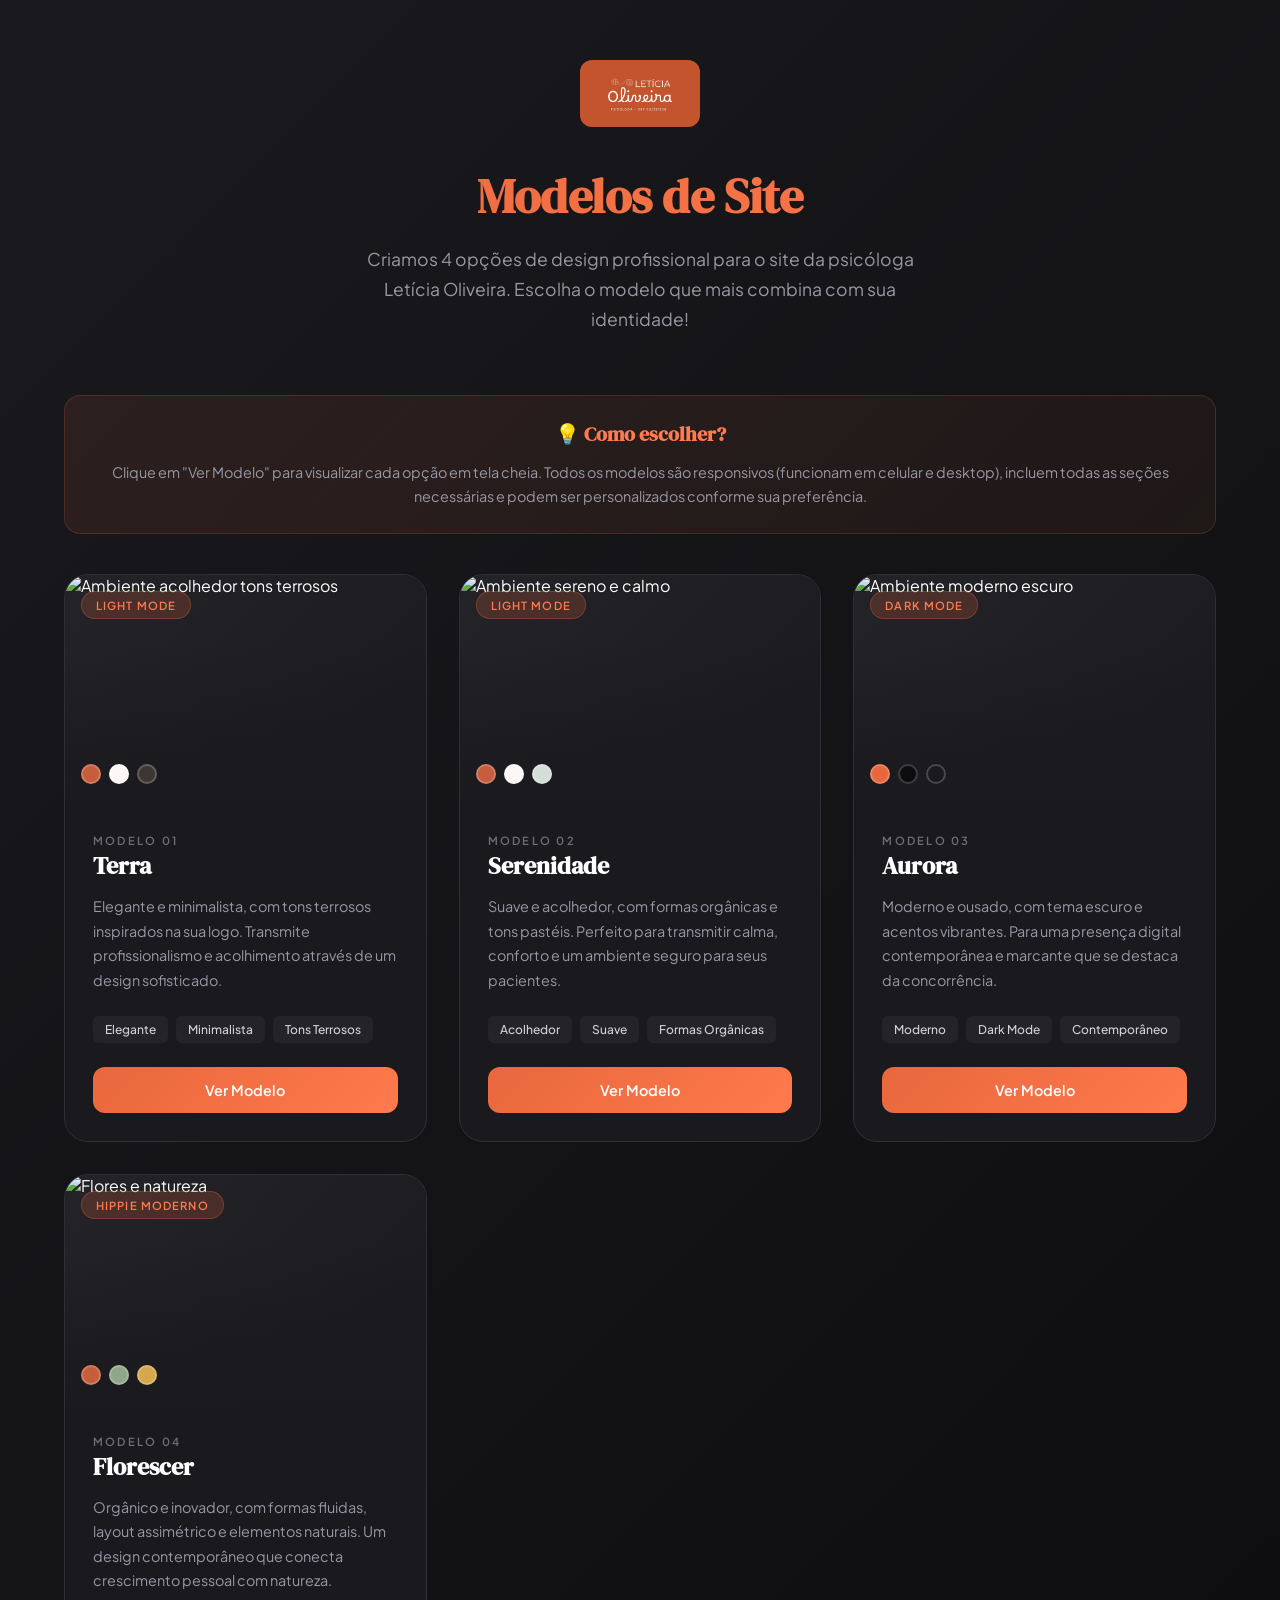
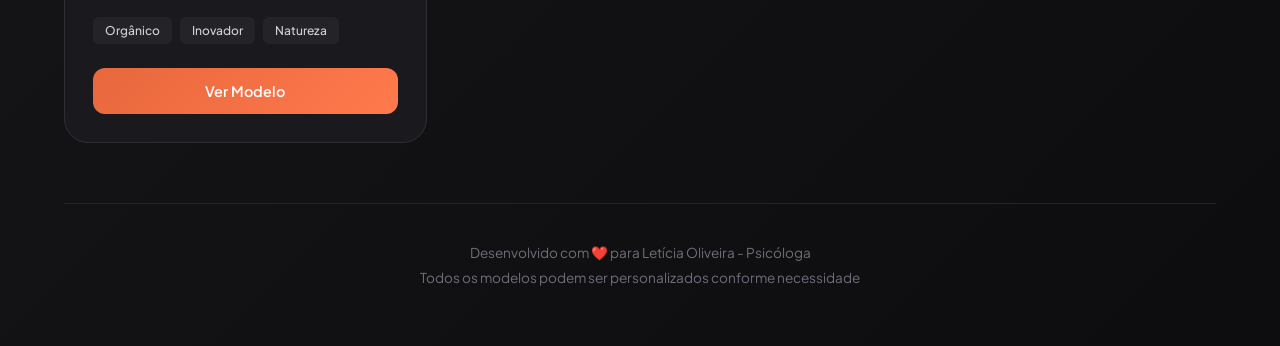
==== modelos/index.html @ d678d318 "Projeto de sites para Psicólogos - Leticia N Oliveira" ====
<!DOCTYPE html>
<html lang="pt-BR">
<head>
    <meta charset="UTF-8">
    <meta name="viewport" content="width=device-width, initial-scale=1.0">
    <title>Modelos de Site - Letícia Oliveira | Psicóloga</title>
    <link rel="preconnect" href="https://fonts.googleapis.com">
    <link rel="preconnect" href="https://fonts.gstatic.com" crossorigin>
    <link href="https://fonts.googleapis.com/css2?family=DM+Serif+Display&family=Plus+Jakarta+Sans:wght@400;500;600;700&display=swap" rel="stylesheet">
    <style>
        * {
            margin: 0;
            padding: 0;
            box-sizing: border-box;
        }
        
        body {
            font-family: 'Plus Jakarta Sans', sans-serif;
            background: linear-gradient(135deg, #1a1a1e 0%, #0d0d0f 100%);
            min-height: 100vh;
            color: #fff;
        }
        
        .container {
            max-width: 1200px;
            margin: 0 auto;
            padding: 60px 24px;
        }
        
        .header {
            text-align: center;
            margin-bottom: 60px;
        }
        
        .logo {
            width: 120px;
            height: auto;
            border-radius: 12px;
            margin-bottom: 32px;
        }
        
        h1 {
            font-family: 'DM Serif Display', serif;
            font-size: clamp(2rem, 4vw, 3rem);
            margin-bottom: 16px;
            background: linear-gradient(135deg, #E8673C 0%, #FF7A4D 100%);
            -webkit-background-clip: text;
            -webkit-text-fill-color: transparent;
            background-clip: text;
        }
        
        .subtitle {
            font-size: 1.1rem;
            color: #9898A4;
            max-width: 600px;
            margin: 0 auto;
            line-height: 1.7;
        }
        
        .models-grid {
            display: grid;
            grid-template-columns: repeat(auto-fit, minmax(340px, 1fr));
            gap: 32px;
            margin-bottom: 60px;
        }
        
        .model-card {
            background: #1a1a1e;
            border: 1px solid #2e2e35;
            border-radius: 24px;
            overflow: hidden;
            transition: transform 0.4s ease, box-shadow 0.4s ease, border-color 0.4s ease;
        }
        
        .model-card:hover {
            transform: translateY(-8px);
            box-shadow: 0 30px 80px rgba(232, 103, 60, 0.15);
            border-color: #E8673C;
        }
        
        .model-preview {
            aspect-ratio: 16/10;
            background: linear-gradient(135deg, #232328 0%, #1a1a1e 100%);
            display: flex;
            align-items: center;
            justify-content: center;
            position: relative;
            overflow: hidden;
        }
        
        .model-preview img {
            width: 100%;
            height: 100%;
            object-fit: cover;
            transition: transform 0.6s ease;
        }
        
        .model-card:hover .model-preview img {
            transform: scale(1.05);
        }
        
        .model-preview::before {
            content: '';
            position: absolute;
            inset: 0;
            background: linear-gradient(to bottom, transparent 30%, rgba(26, 26, 30, 0.95) 100%);
            z-index: 1;
        }
        
        .preview-badge {
            position: absolute;
            top: 16px;
            left: 16px;
            padding: 6px 14px;
            background: rgba(232, 103, 60, 0.2);
            border: 1px solid rgba(232, 103, 60, 0.3);
            border-radius: 20px;
            font-size: 0.7rem;
            font-weight: 600;
            letter-spacing: 0.1em;
            text-transform: uppercase;
            color: #FF7A4D;
            z-index: 2;
        }
        
        .preview-colors {
            display: flex;
            gap: 8px;
            position: absolute;
            bottom: 16px;
            left: 16px;
            z-index: 2;
        }
        
        .color-dot {
            width: 20px;
            height: 20px;
            border-radius: 50%;
            border: 2px solid rgba(255,255,255,0.2);
        }
        
        .model-content {
            padding: 28px;
        }
        
        .model-number {
            font-size: 0.7rem;
            font-weight: 600;
            letter-spacing: 0.2em;
            text-transform: uppercase;
            color: #6E6E7A;
            margin-bottom: 8px;
        }
        
        .model-name {
            font-family: 'DM Serif Display', serif;
            font-size: 1.5rem;
            margin-bottom: 12px;
        }
        
        .model-description {
            font-size: 0.9rem;
            color: #9898A4;
            line-height: 1.7;
            margin-bottom: 24px;
        }
        
        .model-tags {
            display: flex;
            flex-wrap: wrap;
            gap: 8px;
            margin-bottom: 24px;
        }
        
        .tag {
            padding: 6px 12px;
            background: #232328;
            border-radius: 6px;
            font-size: 0.75rem;
            font-weight: 500;
            color: #D1D1D8;
        }
        
        .model-actions {
            display: flex;
            gap: 12px;
        }
        
        .btn {
            flex: 1;
            padding: 14px 20px;
            border-radius: 12px;
            font-family: inherit;
            font-size: 0.9rem;
            font-weight: 600;
            text-align: center;
            cursor: pointer;
            transition: all 0.3s ease;
            text-decoration: none;
        }
        
        .btn-primary {
            background: linear-gradient(135deg, #E8673C 0%, #FF7A4D 100%);
            color: white;
            border: none;
        }
        
        .btn-primary:hover {
            transform: translateY(-2px);
            box-shadow: 0 10px 30px rgba(232, 103, 60, 0.3);
        }
        
        .btn-secondary {
            background: transparent;
            color: #D1D1D8;
            border: 1px solid #3D3D45;
        }
        
        .btn-secondary:hover {
            border-color: #E8673C;
            color: #E8673C;
        }
        
        .footer {
            text-align: center;
            padding-top: 40px;
            border-top: 1px solid #232328;
        }
        
        .footer p {
            font-size: 0.85rem;
            color: #6E6E7A;
        }
        
        .footer a {
            color: #E8673C;
            text-decoration: none;
        }
        
        .info-box {
            background: linear-gradient(135deg, rgba(232, 103, 60, 0.1) 0%, rgba(255, 122, 77, 0.05) 100%);
            border: 1px solid rgba(232, 103, 60, 0.2);
            border-radius: 16px;
            padding: 24px;
            margin-bottom: 40px;
            text-align: center;
        }
        
        .info-box h3 {
            font-family: 'DM Serif Display', serif;
            font-size: 1.25rem;
            margin-bottom: 12px;
            color: #FF7A4D;
        }
        
        .info-box p {
            font-size: 0.9rem;
            color: #9898A4;
            line-height: 1.7;
        }
        
        /* Terra colors */
        .terra-1 { background: #C65D3D; }
        .terra-2 { background: #FDF8F5; }
        .terra-3 { background: #3D3733; }
        
        /* Serenidade colors */
        .serenidade-1 { background: #C65D3D; }
        .serenidade-2 { background: #FBF7F4; }
        .serenidade-3 { background: #D4DDD7; }
        
        /* Aurora colors */
        .aurora-1 { background: #E8673C; }
        .aurora-2 { background: #0D0D0F; }
        .aurora-3 { background: #1A1A1E; }
        
        /* Florescer colors */
        .florescer-1 { background: #C65D3B; }
        .florescer-2 { background: #8FA68A; }
        .florescer-3 { background: #D4A84B; }
        
        @media (max-width: 768px) {
            .models-grid {
                grid-template-columns: 1fr;
            }
            
            .model-actions {
                flex-direction: column;
            }
        }
    </style>
</head>
<body>
    <div class="container">
        <header class="header">
            <img src="../assets/imgs/psico-leticia-logo.jpeg" alt="Letícia Oliveira - Psicóloga" class="logo">
            <h1>Modelos de Site</h1>
            <p class="subtitle">Criamos 4 opções de design profissional para o site da psicóloga Letícia Oliveira. Escolha o modelo que mais combina com sua identidade!</p>
        </header>
        
        <div class="info-box">
            <h3>💡 Como escolher?</h3>
            <p>Clique em "Ver Modelo" para visualizar cada opção em tela cheia. Todos os modelos são responsivos (funcionam em celular e desktop), incluem todas as seções necessárias e podem ser personalizados conforme sua preferência.</p>
        </div>
        
        <div class="models-grid">
            <!-- Modelo 1: Terra -->
            <div class="model-card">
                <div class="model-preview">
                    <img src="https://images.unsplash.com/photo-1586165368502-1bad197a6461?w=600&h=375&fit=crop" alt="Ambiente acolhedor tons terrosos">
                    <span class="preview-badge">Light Mode</span>
                    <div class="preview-colors">
                        <div class="color-dot terra-1"></div>
                        <div class="color-dot terra-2"></div>
                        <div class="color-dot terra-3"></div>
                    </div>
                </div>
                <div class="model-content">
                    <span class="model-number">Modelo 01</span>
                    <h2 class="model-name">Terra</h2>
                    <p class="model-description">Elegante e minimalista, com tons terrosos inspirados na sua logo. Transmite profissionalismo e acolhimento através de um design sofisticado.</p>
                    <div class="model-tags">
                        <span class="tag">Elegante</span>
                        <span class="tag">Minimalista</span>
                        <span class="tag">Tons Terrosos</span>
                    </div>
                    <div class="model-actions">
                        <a href="modelo-1-terra/index.html" class="btn btn-primary">Ver Modelo</a>
                    </div>
                </div>
            </div>
            
            <!-- Modelo 2: Serenidade -->
            <div class="model-card">
                <div class="model-preview">
                    <img src="https://images.unsplash.com/photo-1545205597-3d9d02c29597?w=600&h=375&fit=crop" alt="Ambiente sereno e calmo">
                    <span class="preview-badge">Light Mode</span>
                    <div class="preview-colors">
                        <div class="color-dot serenidade-1"></div>
                        <div class="color-dot serenidade-2"></div>
                        <div class="color-dot serenidade-3"></div>
                    </div>
                </div>
                <div class="model-content">
                    <span class="model-number">Modelo 02</span>
                    <h2 class="model-name">Serenidade</h2>
                    <p class="model-description">Suave e acolhedor, com formas orgânicas e tons pastéis. Perfeito para transmitir calma, conforto e um ambiente seguro para seus pacientes.</p>
                    <div class="model-tags">
                        <span class="tag">Acolhedor</span>
                        <span class="tag">Suave</span>
                        <span class="tag">Formas Orgânicas</span>
                    </div>
                    <div class="model-actions">
                        <a href="modelo-2-serenidade/index.html" class="btn btn-primary">Ver Modelo</a>
                    </div>
                </div>
            </div>
            
            <!-- Modelo 3: Aurora -->
            <div class="model-card">
                <div class="model-preview">
                    <img src="https://images.unsplash.com/photo-1507003211169-0a1dd7228f2d?w=600&h=375&fit=crop" alt="Ambiente moderno escuro">
                    <span class="preview-badge">Dark Mode</span>
                    <div class="preview-colors">
                        <div class="color-dot aurora-1"></div>
                        <div class="color-dot aurora-2"></div>
                        <div class="color-dot aurora-3"></div>
                    </div>
                </div>
                <div class="model-content">
                    <span class="model-number">Modelo 03</span>
                    <h2 class="model-name">Aurora</h2>
                    <p class="model-description">Moderno e ousado, com tema escuro e acentos vibrantes. Para uma presença digital contemporânea e marcante que se destaca da concorrência.</p>
                    <div class="model-tags">
                        <span class="tag">Moderno</span>
                        <span class="tag">Dark Mode</span>
                        <span class="tag">Contemporâneo</span>
                    </div>
                    <div class="model-actions">
                        <a href="modelo-3-aurora/index.html" class="btn btn-primary">Ver Modelo</a>
                    </div>
                </div>
            </div>
            
            <!-- Modelo 4: Florescer -->
            <div class="model-card">
                <div class="model-preview">
                    <img src="https://images.unsplash.com/photo-1490750967868-88aa4486c946?w=600&h=375&fit=crop" alt="Flores e natureza">
                    <span class="preview-badge">Hippie Moderno</span>
                    <div class="preview-colors">
                        <div class="color-dot florescer-1"></div>
                        <div class="color-dot florescer-2"></div>
                        <div class="color-dot florescer-3"></div>
                    </div>
                </div>
                <div class="model-content">
                    <span class="model-number">Modelo 04</span>
                    <h2 class="model-name">Florescer</h2>
                    <p class="model-description">Orgânico e inovador, com formas fluidas, layout assimétrico e elementos naturais. Um design contemporâneo que conecta crescimento pessoal com natureza.</p>
                    <div class="model-tags">
                        <span class="tag">Orgânico</span>
                        <span class="tag">Inovador</span>
                        <span class="tag">Natureza</span>
                    </div>
                    <div class="model-actions">
                        <a href="modelo-4-florescer/index.html" class="btn btn-primary">Ver Modelo</a>
                    </div>
                </div>
            </div>
        </div>
        
        <footer class="footer">
            <p>Desenvolvido com ❤️ para Letícia Oliveira - Psicóloga</p>
            <p style="margin-top: 8px;">Todos os modelos podem ser personalizados conforme necessidade</p>
        </footer>
    </div>
</body>
</html>
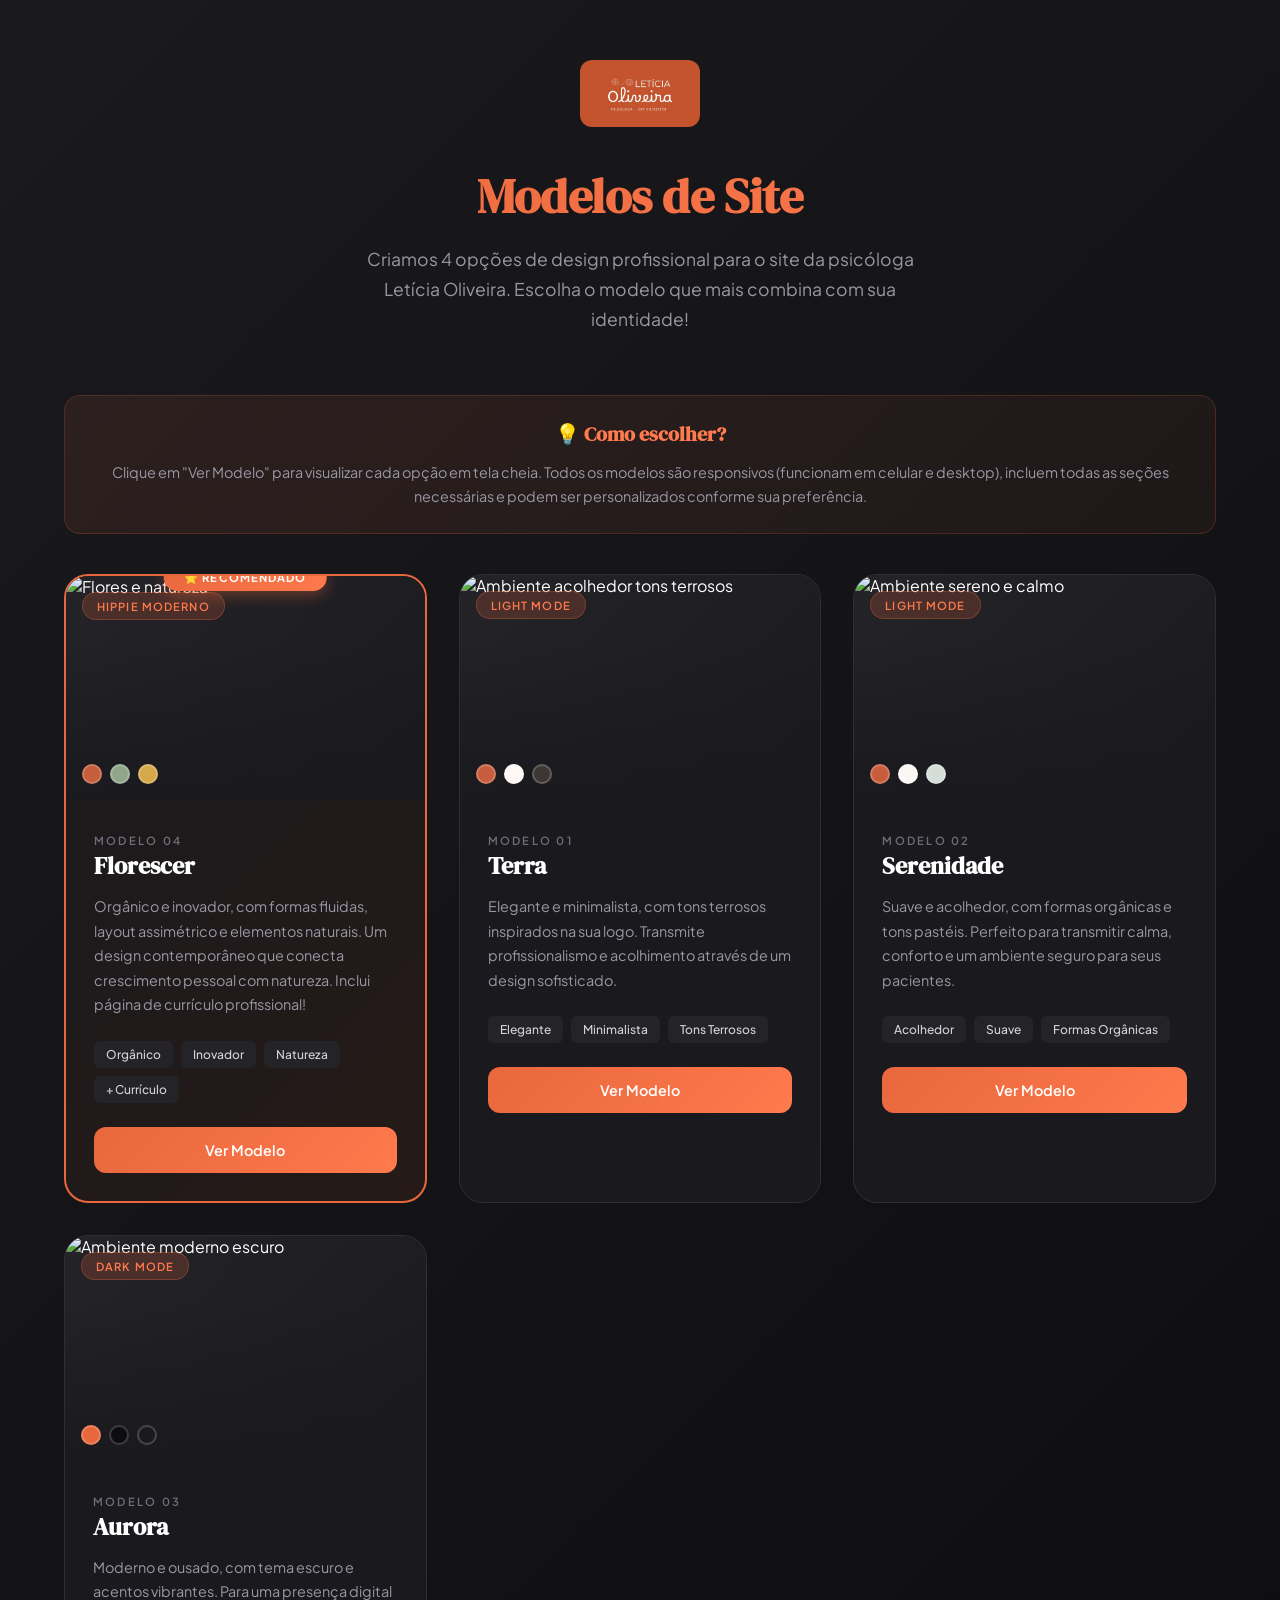
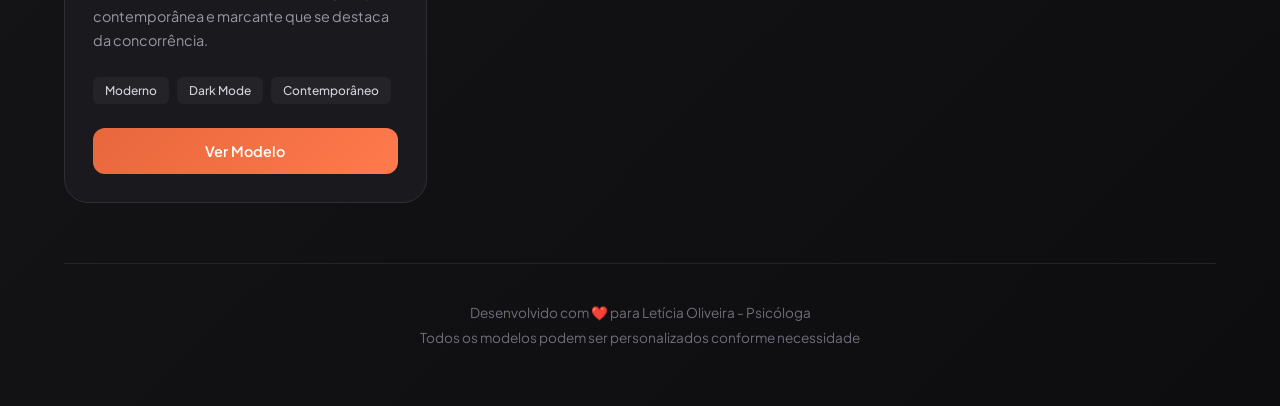
==== commit 95dab9ab: "Adicionado index para exibição no pages" ====
--- a/modelos/index.html
+++ b/modelos/index.html
@@ -78,6 +78,35 @@
             border-color: #E8673C;
         }
         
+        /* Card em destaque */
+        .model-card.featured {
+            border: 2px solid #E8673C;
+            background: linear-gradient(135deg, #1a1a1e 0%, #251a17 100%);
+            position: relative;
+        }
+        
+        .model-card.featured::before {
+            content: '⭐ RECOMENDADO';
+            position: absolute;
+            top: -12px;
+            left: 50%;
+            transform: translateX(-50%);
+            background: linear-gradient(135deg, #E8673C 0%, #FF7A4D 100%);
+            color: white;
+            padding: 6px 20px;
+            border-radius: 20px;
+            font-size: 0.7rem;
+            font-weight: 700;
+            letter-spacing: 0.1em;
+            z-index: 10;
+            box-shadow: 0 4px 15px rgba(232, 103, 60, 0.4);
+        }
+        
+        .model-card.featured:hover {
+            transform: translateY(-12px);
+            box-shadow: 0 40px 100px rgba(232, 103, 60, 0.25);
+        }
+        
         .model-preview {
             aspect-ratio: 16/10;
             background: linear-gradient(135deg, #232328 0%, #1a1a1e 100%);
@@ -304,6 +333,33 @@
         </div>
         
         <div class="models-grid">
+            <!-- Modelo 4: Florescer (DESTAQUE - PRIMEIRO) -->
+            <div class="model-card featured">
+                <div class="model-preview">
+                    <img src="https://images.unsplash.com/photo-1490750967868-88aa4486c946?w=600&h=375&fit=crop" alt="Flores e natureza">
+                    <span class="preview-badge">Hippie Moderno</span>
+                    <div class="preview-colors">
+                        <div class="color-dot florescer-1"></div>
+                        <div class="color-dot florescer-2"></div>
+                        <div class="color-dot florescer-3"></div>
+                    </div>
+                </div>
+                <div class="model-content">
+                    <span class="model-number">Modelo 04</span>
+                    <h2 class="model-name">Florescer</h2>
+                    <p class="model-description">Orgânico e inovador, com formas fluidas, layout assimétrico e elementos naturais. Um design contemporâneo que conecta crescimento pessoal com natureza. Inclui página de currículo profissional!</p>
+                    <div class="model-tags">
+                        <span class="tag">Orgânico</span>
+                        <span class="tag">Inovador</span>
+                        <span class="tag">Natureza</span>
+                        <span class="tag">+ Currículo</span>
+                    </div>
+                    <div class="model-actions">
+                        <a href="modelo-4-florescer/index.html" class="btn btn-primary">Ver Modelo</a>
+                    </div>
+                </div>
+            </div>
+            
             <!-- Modelo 1: Terra -->
             <div class="model-card">
                 <div class="model-preview">
@@ -381,32 +437,6 @@
                     </div>
                 </div>
             </div>
-            
-            <!-- Modelo 4: Florescer -->
-            <div class="model-card">
-                <div class="model-preview">
-                    <img src="https://images.unsplash.com/photo-1490750967868-88aa4486c946?w=600&h=375&fit=crop" alt="Flores e natureza">
-                    <span class="preview-badge">Hippie Moderno</span>
-                    <div class="preview-colors">
-                        <div class="color-dot florescer-1"></div>
-                        <div class="color-dot florescer-2"></div>
-                        <div class="color-dot florescer-3"></div>
-                    </div>
-                </div>
-                <div class="model-content">
-                    <span class="model-number">Modelo 04</span>
-                    <h2 class="model-name">Florescer</h2>
-                    <p class="model-description">Orgânico e inovador, com formas fluidas, layout assimétrico e elementos naturais. Um design contemporâneo que conecta crescimento pessoal com natureza.</p>
-                    <div class="model-tags">
-                        <span class="tag">Orgânico</span>
-                        <span class="tag">Inovador</span>
-                        <span class="tag">Natureza</span>
-                    </div>
-                    <div class="model-actions">
-                        <a href="modelo-4-florescer/index.html" class="btn btn-primary">Ver Modelo</a>
-                    </div>
-                </div>
-            </div>
         </div>
         
         <footer class="footer">
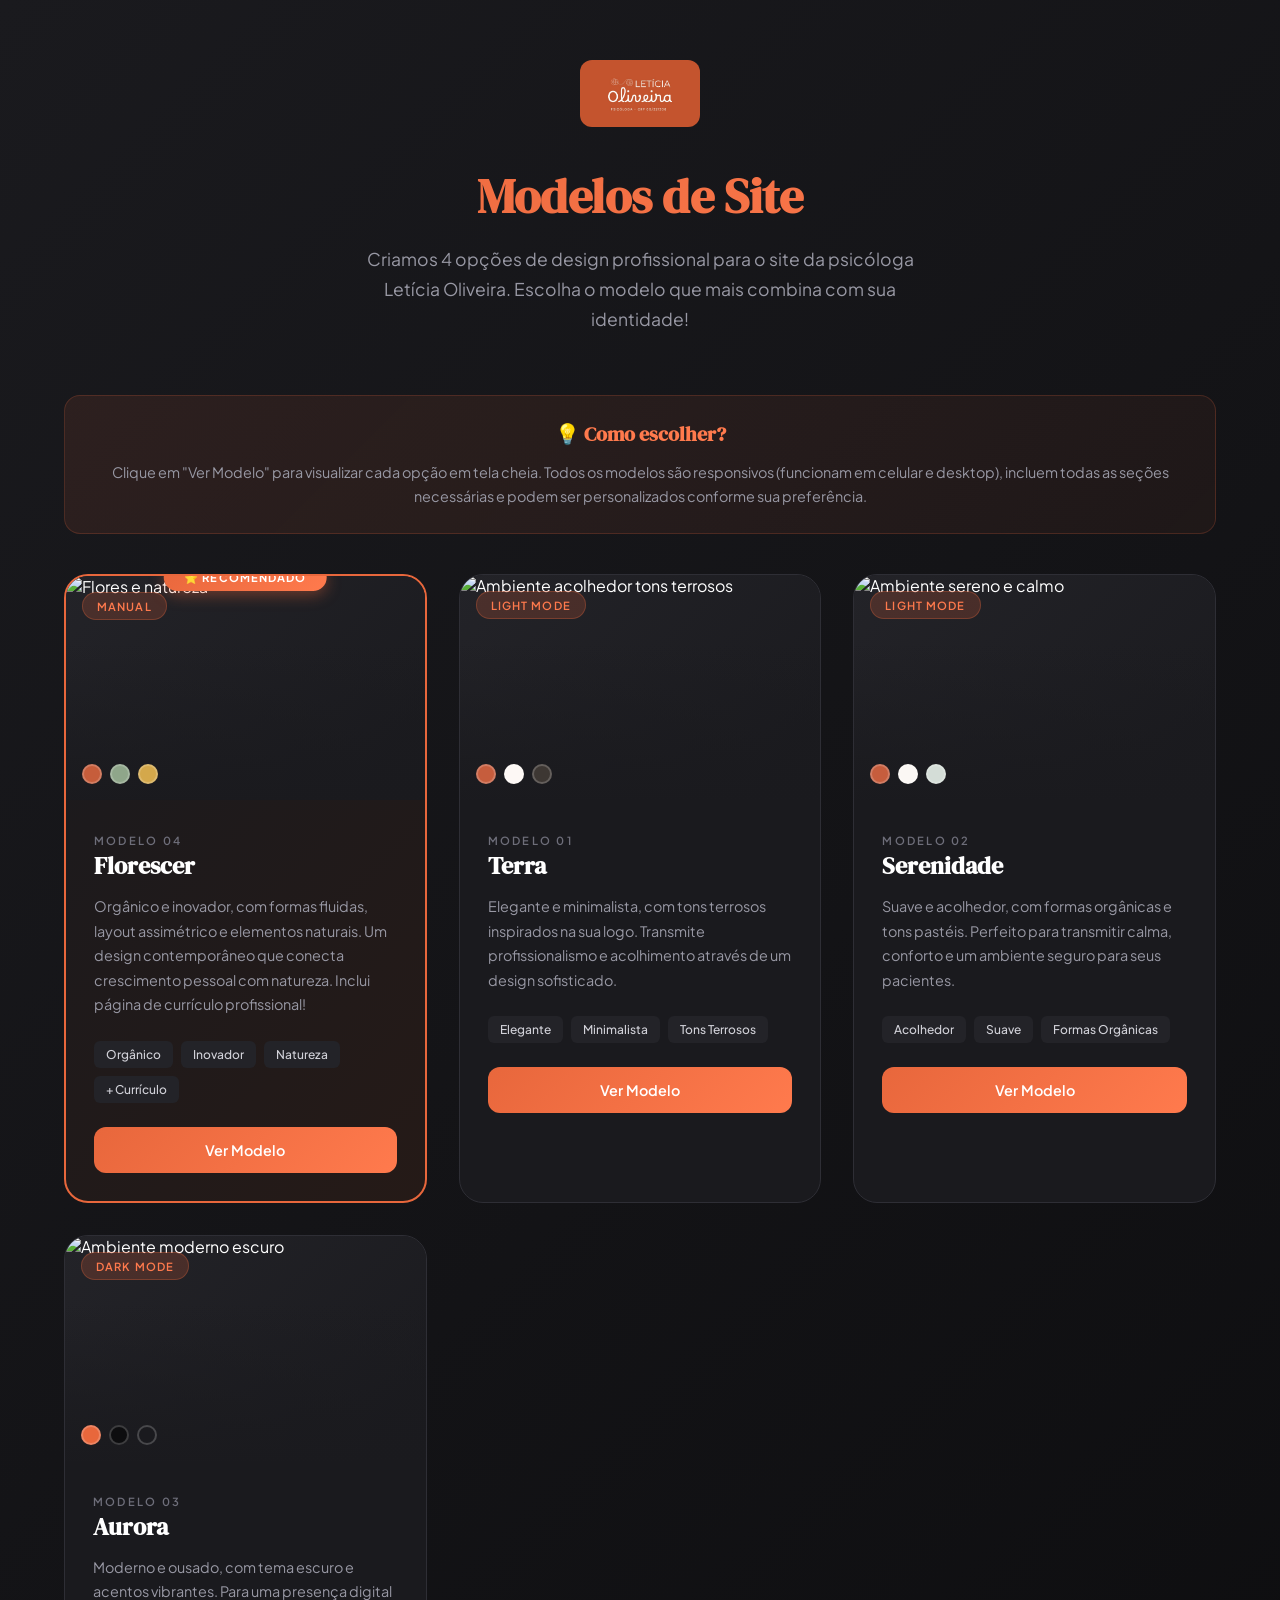
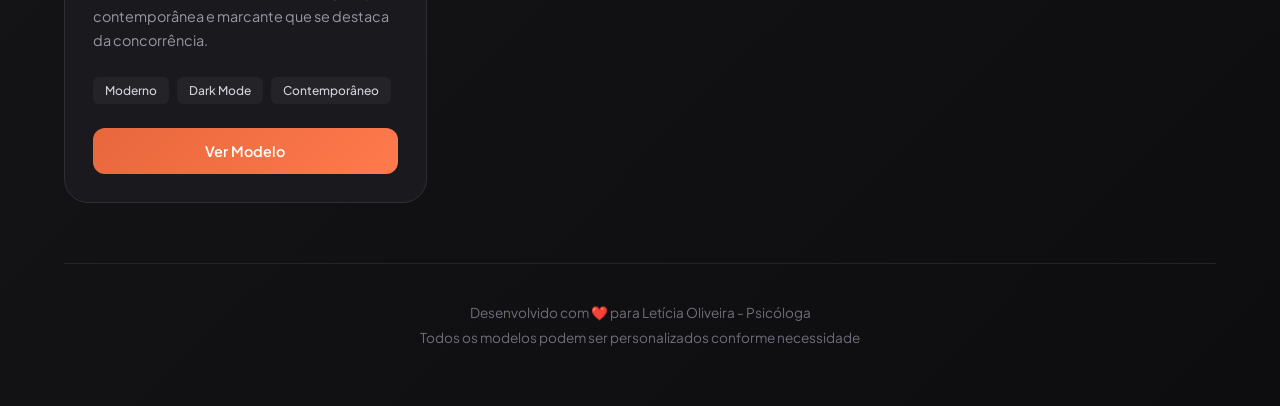
==== commit 9c750c9f: "Adicionado index para exibição no pages" ====
--- a/modelos/index.html
+++ b/modelos/index.html
@@ -337,7 +337,7 @@
             <div class="model-card featured">
                 <div class="model-preview">
                     <img src="https://images.unsplash.com/photo-1490750967868-88aa4486c946?w=600&h=375&fit=crop" alt="Flores e natureza">
-                    <span class="preview-badge">Hippie Moderno</span>
+                    <span class="preview-badge">Manual</span>
                     <div class="preview-colors">
                         <div class="color-dot florescer-1"></div>
                         <div class="color-dot florescer-2"></div>
